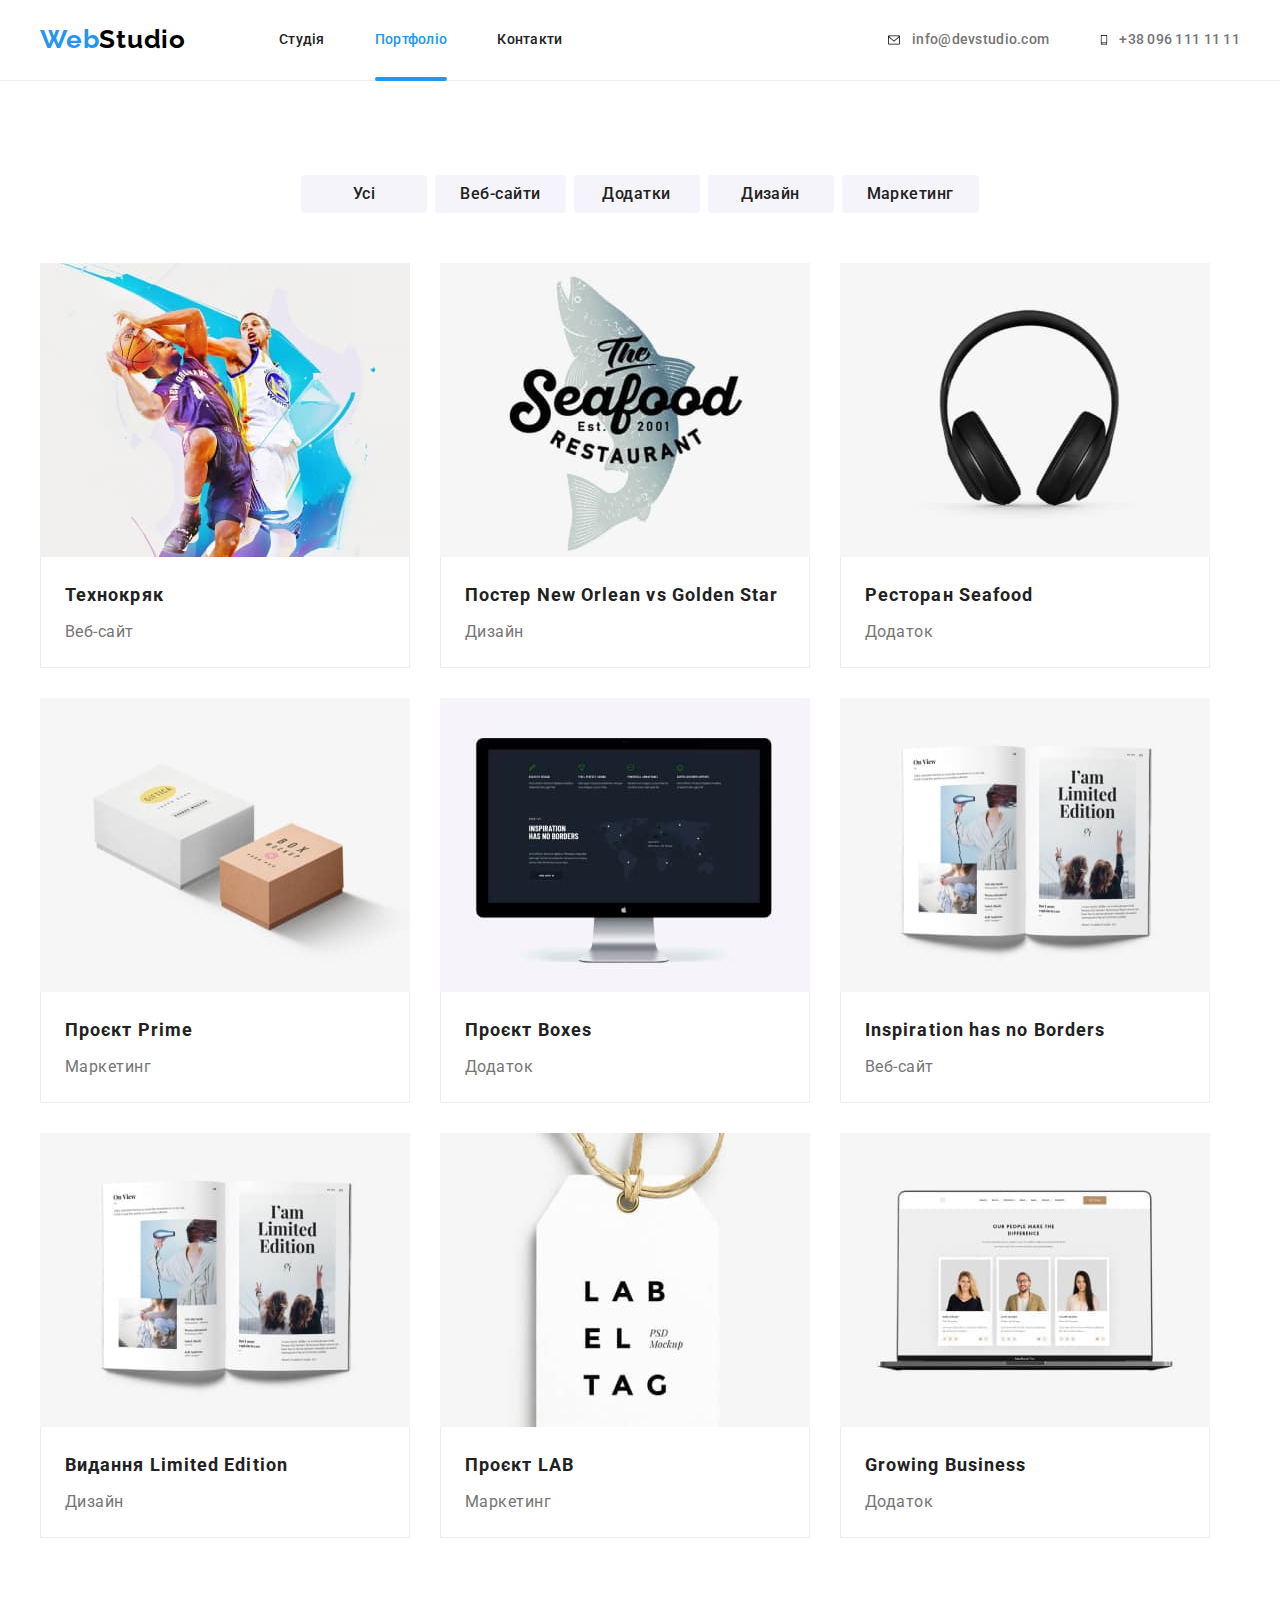
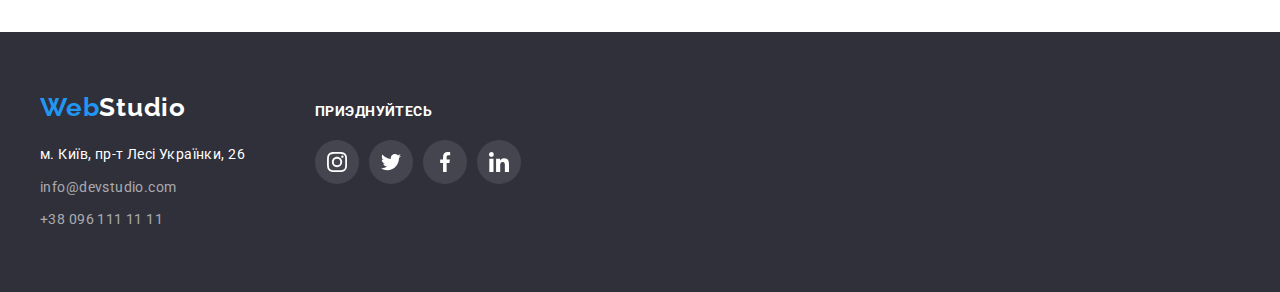
==== portfolio.html @ 5735367e "Начало 7" ====
<!DOCTYPE html>
<html lang="uk">
  <head>
    <meta charset="UTF-8" />
    <meta http-equiv="X-UA-Compatible" content="IE=edge" />
    <meta name="viewport" content="width=device-width, initial-scale=1.0" />
    <title>WebStudio</title>
    <link rel="preconnect" href="https://fonts.googleapis.com" />
    <link rel="preconnect" href="https://fonts.gstatic.com" crossorigin />
    <link
      href="https://fonts.googleapis.com/css2?family=Raleway:wght@700&family=Roboto:wght@400;500;700;900&display=swap"
      rel="stylesheet"
    />
    <link
      rel="stylesheet"
      href="https://cdnjs.cloudflare.com/ajax/libs/modern-normalize/1.1.0/modern-normalize.min.css"
      integrity="sha512-wpPYUAdjBVSE4KJnH1VR1HeZfpl1ub8YT/NKx4PuQ5NmX2tKuGu6U/JRp5y+Y8XG2tV+wKQpNHVUX03MfMFn9Q=="
      crossorigin="anonymous"
      referrerpolicy="no-referrer"
    />
    <link rel="stylesheet" href="./styles.css" />
  </head>
  <body>
    <!-- Header -->
    <header class="header">
      <div class="container header-container">
        <nav class="header-navigation">
          <a href="./index.html" class="header-logo link">
            <span class="first-part-hlogo">Web</span
            ><span class="second-part-hlogo">Studio</span></a
          >
          <ul class="nav-list">
            <li class="item"><a class="nav-link link" href="./index.html">Студія</a></li>
            <li class="item"><a class="nav-link current link" href="./portfolio.html">Портфоліо</a></li>
            <li class="item"><a class="nav-link link" href="#">Контакти</a></li>
          </ul>
        </nav>
        <ul class="contact-soc-list">
          <li class="contact-soc-item">
            <a class="contact-soc-link link" href="mailto:info@devstudio.com"><svg class="contact-soc-icon contact-soc-icon-one" width="16" hight="12">
                <use href="./img/icons.svg#icon-envelope-hover"></use>
              </svg><span class="contact-soc-text">info@devstudio.com</span></a>
          </li>
          <li class="contact-soc-item">
            </a>
            <a class="contact-soc-link link" href="tel:+380961111111"><svg class="contact-soc-icon contact-soc-icon-two" width="10" hight="16">
                <use href="./img/icons.svg#icon-smartphone"></use>
              </svg><span class="contact-soc-text"> +38 096 111 11 11</span></a>
          </li>
        </ul>
      </div>
    </header>
    <!-- Main -->
    <main>
      <!-- Gallery-and-buttons -->
      <section class="section gallery-section">
        <div class="container">
          <h1 class="visually-hidden">Портфоліо</h1>
          <ul class="gallery-button-list">
            <li><button class="button-portf" type="button">Усі</button></li>
            <li><button class="button-portf" type="button">Веб-сайти</button></li>
            <li><button class="button-portf" type="button">Додатки</button></li>
            <li><button class="button-portf" type="button">Дизайн</button></li>
            <li><button class="button-portf" type="button">Маркетинг</button></li>
          </ul>
          <ul class="gallary-list">
            <li class="gallery-list-item">
<a class="gallary-list-link link" href="">
<div class="gallery-top-wrap">
                  <img
                    src="./img/portfolio/gallery/gallery1.jpg"
                    width="370"
                    height="294"
                    alt="Ноутбук"
                  />
                  <p class="gallary-top-text">Ресурс пропонує комплексні пропозиції з різним рівнем функціоналу та сервісів. Все це дозволить відвідувачу отримати вичерпні відомості про компанію чи приватну особу.</p>
</div>
                <div class="container-gallary">
                  <h2 class="gallery-title">Технокряк</h2>
                  <p class="gallery-text">Веб-сайт</p>
                </div>
</a>
            </li>
            <li class="gallery-list-item">
<a class="gallary-list-link link" href="">
<div class="gallery-top-wrap">
                  <img
                    src="./img/portfolio/gallery/gallery2.jpg"
                    width="370"
                    height="294"
                    alt="Бескетболісти"
                  />
                  <p class="gallary-top-text">Ресурс пропонує комплексні пропозиції з різним рівнем функціоналу та сервісів. Все це дозволить відвідувачу отримати вичерпні відомості про компанію чи приватну особу.</p>
                </div>
                <div class="container-gallary">
                  <h2 class="gallery-title">Постер New Orlean vs Golden Star</h2>
                  <p class="gallery-text">Дизайн</p>
                </div>
</a>
            </li>
            <li class="gallery-list-item">
<a class="gallary-list-link link" href="">
<div class="gallery-top-wrap">
                  <img
                    src="./img/portfolio/gallery/gallery3.jpg"
                    width="370"
                    height="294"
                    alt="Логотип з рибою"
                  />
                  <p class="gallary-top-text">Ресурс пропонує комплексні пропозиції з різним рівнем функціоналу та сервісів. Все це дозволить відвідувачу отримати вичерпні відомості про компанію чи приватну особу.</p>
</div>
                <div class="container-gallary">
                  <h2 class="gallery-title">Ресторан Seafood</h2>
                  <p class="gallery-text">Додаток</p>
                </div>
</a>
            </li>
            <li class="gallery-list-item">
<a class="gallary-list-link link" href="">
<div class="gallery-top-wrap">
                  <img
                    src="./img/portfolio/gallery/gallery4.jpg"
                    width="370"
                    height="294"
                    alt="Навушники"
                  />
                  <p class="gallary-top-text">Ресурс пропонує комплексні пропозиції з різним рівнем функціоналу та сервісів. Все це дозволить відвідувачу отримати вичерпні відомості про компанію чи приватну особу.</p>
</div class="gallery-top-wrap">
                <div class="container-gallary">
                  <h2 class="gallery-title">Проєкт Prime</h2>
                  <p class="gallery-text">Маркетинг</p>
                </div>
</a>
            </li>
            <li class="gallery-list-item">
<a class="gallary-list-link link" href="">
<div class="gallery-top-wrap">
                  <img
                    src="./img/portfolio/gallery/gallery5.jpg"
                    width="370"
                    height="294"
                    alt="Коробки"
                  />
                  <p class="gallary-top-text">Ресурс пропонує комплексні пропозиції з різним рівнем функціоналу та сервісів. Все це дозволить відвідувачу отримати вичерпні відомості про компанію чи приватну особу.</p>
</div>
                <div class="container-gallary">
                  <h2 class="gallery-title">Проєкт Boxes</h2>
                  <p class="gallery-text">Додаток</p>
                </div>
</a>
            </li>
            <li class="gallery-list-item">
<a class="gallary-list-link link" href="">
<div class="gallery-top-wrap">
                  <img
                    src="./img/portfolio/gallery/gallery6.jpg"
                    width="370"
                    height="294"
                    alt="Монитор"
                  />
                  <p class="gallary-top-text">Ресурс пропонує комплексні пропозиції з різним рівнем функціоналу та сервісів. Все це дозволить відвідувачу отримати вичерпні відомості про компанію чи приватну особу.</p>
</div class="gallery-top-wrap">
                <div class="container-gallary">
                  <h2 class="gallery-title">Inspiration has no Borders</h2>
                  <p class="gallery-text">Веб-сайт</p>
                </div>
</a>
            </li>
            <li class="gallery-list-item">
<a class="gallary-list-link link" href="">
<div class="gallery-top-wrap">
                  <img
                    src="./img/portfolio/gallery/gallery7.jpg"
                    width="370"
                    height="294"
                    alt="Книга"
                  />
                  <p class="gallary-top-text">Ресурс пропонує комплексні пропозиції з різним рівнем функціоналу та сервісів. Все це дозволить відвідувачу отримати вичерпні відомості про компанію чи приватну особу.</p>
</div class="gallery-top-wrap">
                <div class="container-gallary">
                  <h2 class="gallery-title">Видання Limited Edition</h2>
                  <p class="gallery-text">Дизайн</p>
                </div>
</a>
            </li>
            <li class="gallery-list-item">
<a class="gallary-list-link link" href="">
<div class="gallery-top-wrap">
                  <img
                    src="./img/portfolio/gallery/gallery8.jpg"
                    width="370"
                    height="294"
                    alt="Лейба"
                  />
                  <p class="gallary-top-text">Ресурс пропонує комплексні пропозиції з різним рівнем функціоналу та сервісів. Все це дозволить відвідувачу отримати вичерпні відомості про компанію чи приватну особу.</p>
</div class="gallery-top-wrap">
                <div class="container-gallary">
                  <h2 class="gallery-title">Проєкт LAB</h2>
                  <p class="gallery-text">Маркетинг</p>
                </div>
</a>
            </li>
            <li class="gallery-list-item">
<a class="gallary-list-link link" href="">
<div class="gallery-top-wrap">
                  <img
                    src="./img/portfolio/gallery/gallery9.jpg"
                    width="370"
                    height="294"
                    alt="Людина працюе за ноутбуком"
                  />
                  <p class="gallary-top-text">Ресурс пропонує комплексні пропозиції з різним рівнем функціоналу та сервісів. Все це дозволить відвідувачу отримати вичерпні відомості про компанію чи приватну особу.</p>
</div class="gallery-top-wrap">
                <div class="container-gallary">
                  <h2 class="gallery-title">Growing Business</h2>
                  <p class="gallery-text">Додаток</p>
                </div>
</a>
            </li>
          </ul>
        </div>
      </section>
    </main>
    <!-- Footer -->
    <footer class="footer">
      <div class="container container-footer">
        <div class="container-footer-address">
          <a class="footer-logo link" href="./index.html"
            ><span class="first-part-flogo">Web</span
            ><span class="second-part-flogo">Studio</span></a
          >
          <address class="address">
            <ul class="address-list">
              <li class="address-item">
                <a 
                  class="physical-address"
                  href="https://goo.gl/maps/CPtrU1FHBa2aNyZL9"
                  target="_blank"
                  rel="noopener noreferrer nofollow"
                >
                  м. Київ, пр-т Лесі Українки, 26</a
                >
              </li>
              <li class="address-item">
                <a class="footer-address link" href="mailto:info@devstudio.com"
                  >info@devstudio.com</a
                >
              </li>
              <li class="address-item"><a class="footer-address link" href="tel:+380961111111">+38 096 111 11 11</a></li>
            </ul>
          </address>
        </div>
        <div class="container-footer-soc">
          <p class="footer-soc-title">Приэднуйтесь</p>
          <ul class="footer-soc-list list">
            <li class="footer-soc-item">
              <a href="" class="footer-soc-link link">
                <svg class="footer-soc-icon" width="20px" height="20px">
                  <use href="./img/icons.svg#icon-instagram"></use>
                </svg>
              </a>
            </li>
            <li class="footer-soc-item">
              <a href="" class="footer-soc-link link">
                <svg class="footer-soc-icon" width="20px" height="20px">
                  <use href="./img/icons.svg#icon-twitter"></use>
                </svg>
              </a>
            </li>
            <li class="footer-soc-item">
              <a href="" class="footer-soc-link link">
                <svg class="footer-soc-icon" width="20px" height="20px">
                  <use href="./img/icons.svg#icon-facebook"></use>
                </svg>
              </a>
            </li>
            <li class="footer-soc-item">
              <a href="" class="footer-soc-link link">
                <svg class="footer-soc-icon" width="20px" height="20px">
                  <use href="./img/icons.svg#icon-linkedin"></use>
                </svg>
              </a>
            </li>
          </ul>
        </div>
      </div>
    </footer>
  </body>
</html>
---- styles.css ----
/* Rules */
/* animate__animated
 animate__bounce */
:root {
  --color-text-first: #212121;
  --color-text-second: #757575;
  --color-text-action: #2196f3;
  --color-text-third: rgba(255, 255, 255, 0.6);
  --background-color-first: #ffffff;
  --background-color-second: #2f303a;
  --background-color-third: #f5f4fa;
  --color-just-black: #000000;
  --svg-color-noactive: #afb1b8;
}
body {
  color: var(--color-text-first);
  background-color: var(--background-color-first);
  font-family: Roboto, sans-serif;
  font-size: 14px;
  margin: 0;
}
p,
h1,
h2,
h3,
h4,
h5,
h6 {
  margin: 0;
}
ul,
ol {
  list-style: none;
  margin: 0;
  padding-left: 0;
}
.link {
  text-decoration: none;
  display: inline-block;
}
img {
  display: block;
}
.link:hover,
.link:focus {
  color: var(--color-text-action);
}
.visually-hidden {
  position: absolute;
  white-space: nowrap;
  width: 1px;
  height: 1px;
  overflow: hidden;
  border: 0;
  padding: 0;
  clip: rect(0 0 0 0);
  clip-path: inset(50%);
  margin: -1px;
}
.container {
  width: 1200px;
  padding-right: 15px;
  padding-left: 15px;
  margin-left: auto;
  margin-right: auto;
}
.section {
  padding-top: 94px;
  padding-bottom: 94px;
}
/* Header */
.header {
  border-bottom: 1px solid #ececec;
}

.header-container {
  display: flex;
}
.header-logo {
  padding-top: 24px;
  padding-bottom: 25px;
  margin-right: 93px;
  font-family: Raleway, cursive;
  font-weight: 700;
  font-size: 26px;
  line-height: 1.19;
  letter-spacing: 0.03em;
}
.first-part-hlogo {
  color: var(--color-text-action);
}
.second-part-hlogo {
  color: var(--color-just-black);
}
.header-navigation {
  display: flex;
  margin-right: auto;
}

.nav-list {
  display: flex;
  gap: 50px;
}

.nav-link.current::after {
  content: '';
  position: absolute;
  left: 0;
  bottom: -1px;
  width: 100%;
  height: 4px;
  border-radius: 2px;
  background-color: var(--color-text-action);
}
.nav-link.current {
  color: var(--color-text-action);
}

.contact-soc-list {
  display: flex;
  gap: 50px;
}

.nav-link {
  position: relative;
  display: flex;
  color: var(--color-text-first);
  font-weight: 500;
  line-height: 1.14;
  letter-spacing: 0.02em;
  padding-top: 32px;
  padding-bottom: 32px;
  transition: color 250ms cubic-bezier(0.4, 0, 0.2, 1);
}
.contact-soc-item {
  display: flex;
  align-items: center;
  justify-content: center;
}
.contact-soc-link {
  display: flex;
  align-items: center;
  justify-content: center;
  color: var(--color-text-second);
  font-weight: 500;
  line-height: 1.14;
  letter-spacing: 0.02em;
  padding-top: 32px;
  padding-bottom: 32px;
  transition: color 250ms cubic-bezier(0.4, 0, 0.2, 1);
}
.contact-soc-link .contact-soc-icon {
  transition: fill 250ms cubic-bezier(0.4, 0, 0.2, 1);
}
.contact-soc-link:hover .contact-soc-icon,
.contact-soc-link:focus .contact-soc-icon {
  fill: var(--color-text-action);
}

.contact-soc-text {
  margin-left: 10px;
}

.contact-soc-icon-one {
  width: 16px;
  height: 12px;
}

.contact-soc-icon-two {
  width: 10px;
  height: 16px;
}

/* Hero */
.hero-section {
  background-color: var(--background-color-second);
  padding-top: 200px;
  padding-bottom: 200px;
  text-align: center;
  background-image: linear-gradient(rgba(47, 48, 58, 0.4), rgba(47, 48, 58, 0.4)),
    url(./img/studio/hero-banner.jpg);
  background-repeat: no-repeat;
  background-position: center;
}
.hero-title {
  color: var(--background-color-first);
  font-weight: 900;
  font-size: 44px;
  line-height: 1.36;
  letter-spacing: 0.06em;
  text-transform: uppercase;
  margin-bottom: 30px;
  width: 696px;
  margin-right: auto;
  margin-left: auto;
}
.button-index {
  color: var(--background-color-first);
  background-color: var(--color-text-action);
  font-family: inherit;
  cursor: pointer;
  font-weight: 700;
  font-size: 16px;
  line-height: 1.87;
  letter-spacing: 0.06em;
  border-radius: 4px;
  padding: 10px 32px;
  display: inline-block;
  min-width: 216px;
  border-color: transparent;
  transition: color 250ms cubic-bezier(0.4, 0, 0.2, 1),
    background-color 250ms cubic-bezier(0.4, 0, 0.2, 1),
    box-shadow 250ms cubic-bezier(0.4, 0, 0.2, 1);
}
.button-index:hover,
.button-index:focus {
  color: var(--color-text-first);
  background-color: var(--background-color-third);
  box-shadow: 0px 4px 4px rgba(0, 0, 0, 0.15);
}

/* Our advantages */
.advant-soc-list {
  display: flex;
  gap: 30px;
}
.advant-soc-item {
  width: calc((100% - 120px) / 4);
  height: 120px;
  background-color: var(--background-color-third);
}
.advant-soc-link {
  width: 100%;
  height: 100%;
  display: flex;
  align-items: center;
  justify-content: center;
}
.section-advant {
  padding-bottom: 0;
}
.advant-list {
  display: flex;
  gap: 30px;
}
.advant-title {
  font-size: 14px;
  line-height: 1.14;
  text-transform: uppercase;
  letter-spacing: 0.03em;
  margin-bottom: 10px;
  margin-top: 30px;
}
.advant-text {
  max-width: 270px;
  color: var(--color-text-second);
  line-height: 1.71;
  letter-spacing: 0.03em;
}
/* Section-titles */
.section-title {
  font-size: 36px;
  line-height: 1.17;
  text-align: center;
  letter-spacing: 0.03em;
  margin-bottom: 50px;
}
/* What-we-are-doing */
.wawd-list {
  display: flex;
  gap: 30px;
}

/* Our team */
.team-list {
  display: flex;
  gap: 30px;
}
.team-item {
  background-color: var(--background-color-first);
  box-shadow: 0px 1px 3px rgba(0, 0, 0, 0.12), 0px 1px 1px rgba(0, 0, 0, 0.14),
    0px 2px 1px rgba(0, 0, 0, 0.2);
  border-radius: 0px 0px 4px 4px;
}
.our-team-section {
  background-color: var(--background-color-third);
}
.team-title {
  display: flex;
  justify-content: center;
  font-weight: 500;
  font-size: 16px;
  line-height: 1.19;
  letter-spacing: 0.03em;
  margin-top: 30px;
  margin-bottom: 10px;
}
.team-text {
  display: flex;
  justify-content: center;
  color: var(--color-text-second);
  font-size: 16px;
  line-height: 1.19;
  letter-spacing: 0.03em;
  min-width: 130px;
  margin-bottom: 16px;
}
.team-soc-list {
  display: flex;
  align-items: center;
  justify-content: center;
  gap: 10px;
  padding-bottom: 30px;
}
.team-soc-item {
  width: 44px;
  height: 44px;
  display: flex;
  align-items: center;
  justify-content: center;
}

.team-soc-link {
  display: flex;
  align-items: center;
  justify-content: center;
  transition: background-color 250ms cubic-bezier(0.4, 0, 0.2, 1);
}

.team-soc-link:hover,
.team-soc-link:focus {
  width: 100%;
  height: 100%;
  border-radius: 50%;
  background-color: var(--color-text-action);
}

.team-soc-icon {
  fill: var(--svg-color-noactive);
}
.team-soc-link .team-soc-icon {
  transition: fill 250ms cubic-bezier(0.4, 0, 0.2, 1);
}

.team-soc-link:hover .team-soc-icon,
.team-soc-link:focus .team-soc-icon {
  fill: var(--background-color-first);
}

/* Our-clients */
.clients-list {
  display: flex;
  gap: 30px;
}

.clients-item {
  width: calc((100% - 150px) / 6);
  height: 92px;
}

.clients-link {
  width: 100%;
  height: 100%;
  border: 1px solid #afb1b8;
  border-radius: 4px;
  display: flex;
  align-items: center;
  justify-content: center;
  transition: border 250ms cubic-bezier(0.4, 0, 0.2, 1);
}

.clients-icon {
  fill: var(--svg-color-noactive);
}

.clients-link:hover,
.clients-link:focus {
  border: 1px solid var(--color-text-action);
  border-radius: 4px;
}
.clients-link .clients-icon {
  transition: fill 250ms cubic-bezier(0.4, 0, 0.2, 1);
}
.clients-link:hover .clients-icon,
.clients-link:focus .clients-icon {
  fill: var(--color-text-action);
}

/* Footer */
.footer {
  background-color: var(--background-color-second);
  padding-top: 60px;
  padding-bottom: 60px;
}
.footer-logo {
  font-family: Raleway, cursive;
  font-weight: 700;
  font-size: 26px;
  line-height: 1.19;
  letter-spacing: 0.03em;
  margin-bottom: 20px;
}
address {
  font-style: normal;
}
.first-part-flogo {
  color: var(--color-text-action);
}
.second-part-flogo {
  color: var(--background-color-first);
}
.physical-address {
  color: var(--background-color-first);
  font-style: normal;
  line-height: 1.71;
  text-decoration: none;
  letter-spacing: 0.03em;
}
.footer-address {
  color: var(--color-text-third);
  line-height: 1.71;
  letter-spacing: 0.03em;
}
.container-footer {
  display: flex;
}

.address-item:not(:last-child) {
  margin-bottom: 9px;
}

.container-footer-soc {
  margin-left: 70px;
  padding-top: 12px;
}
.footer-soc-title {
  text-transform: uppercase;
  color: var(--background-color-first);
  font-weight: 700;
  font-size: 14px;
  line-height: 1.14;
  letter-spacing: 0.03em;
  margin-bottom: 20px;
}
.footer-soc-list {
  display: flex;
  gap: 10px;
}
.footer-soc-item {
  width: 44px;
  height: 44px;
}
.footer-soc-link {
  width: 100%;
  height: 100%;
  border-radius: 50%;
  background-color: rgba(255, 255, 255, 0.1);
  display: flex;
  align-items: center;
  justify-content: center;
  transition: background-color 250ms cubic-bezier(0.4, 0, 0.2, 1);
}
.footer-soc-link:hover,
.footer-soc-link:focus {
  background-color: var(--color-text-action);
}
.footer-soc-icon {
  fill: #ffffff;
}

.footer-window-field {
  justify-content: center;
  align-items: center;
  margin-left: 93px;
  padding-top: 12px;
}
.email-footer-wrap {
  display: flex;
  flex-wrap: wrap;
}
.email-footer-wrap label {
  display: block;
  width: 100%;
}
.footer-input-box {
  display: flex;
  justify-content: space-between;
  align-items: center;
}
.label-footer {
  color: var(--background-color-first);
  font-family: 'Roboto';
font-weight: 700;
font-size: 14px;
line-height: 1.14;
letter-spacing: 0.03em;
text-transform: uppercase;
padding-bottom: 20px;
}
.input-footer {
  width: 358px;
  height: 50px;
  background-color: transparent;
border: 1px solid rgba(255, 255, 255, 0.3);
  border-radius: 4px;
  padding-left: 16px;
  outline: transparent;
}
.input-footer:focus {
  border-color: var(--color-text-action);
}
.btn-email-footer {
  width: 200px;
  height: 50px;
  border-radius: 4px;
  border-color: transparent;
  background-color: var(--color-text-action);
  justify-content: center;
  align-items: center;
  margin-left: 12px;
  color: var(--background-color-first);
  font-family: 'Roboto';
font-weight: 700;
font-size: 16px;
line-height: 1.87;
letter-spacing: 0.06em;
display: flex;
padding: 10px 28px;
  transition: color 250ms cubic-bezier(0.4, 0, 0.2, 1),
    background-color 250ms cubic-bezier(0.4, 0, 0.2, 1),
    box-shadow 250ms cubic-bezier(0.4, 0, 0.2, 1);
}
.btn-email-footer:hover,
.btn-email-footer:focus {
  color: var(--color-text-first);
  background-color: var(--background-color-third);
  box-shadow: 0px 4px 4px rgba(0, 0, 0, 0.15);
}
.send-icon {
  justify-content: center;
  align-content: center;
  margin-left: 10px;
    transition: fill 250ms cubic-bezier(0.4, 0, 0.2, 1),
    background-color 250ms cubic-bezier(0.4, 0, 0.2, 1),
    box-shadow 250ms cubic-bezier(0.4, 0, 0.2, 1);
}
.btn-email-footer:hover .send-icon,
.btn-email-footer:focus .send-icon {
  fill: var(--color-just-black);
}
/* backdrop */
.backdrop {
  position: fixed;
  top: 0;
  width: 100%;
  height: 100%;
  background-color: #00000033;
  transition: opacity 250ms linear, visibility 250ms linear;
}

.modal-window {
  width: 528px;
  max-height: 581px;
  background-color: var(--background-color-first);
  border-radius: 4px;
  position: absolute;
  top: 50%;
  right: 50%;
  transform: translate(50%, -50%) scaleX(1);
  transition: transform 250ms linear;
  padding: 40px;
}
.backdrop.is-hidden .modal-window {
  transform: translate(50%, -50%) scaleX(0);
}

.modal-title {
  font-family: 'Roboto';
  font-weight: 700;
  font-size: 20px;
  line-height: 1.15;
  text-align: center;
  letter-spacing: 0.03em;
  margin-bottom: 12px;
}
.modal-field {
  margin-bottom: 10px;
}
.input-wrap {
  position: relative;
}
.modal-input {
  min-width: 448px;
  height: 40px;
  border: 1px solid rgba(33, 33, 33, 0.2);
  border-radius: 4px;
  outline: transparent;
  padding-left: 30px;
}
.modal-input:focus {
  border-color: var(--color-text-action);
}
.modal-input:focus + .modal-icon {
  fill: var(--color-text-action);
}
.modal-icon {
  position: absolute;
  left: 8px;
  top: 50%;
  transform: translateY(-50%);
}
.modal-input:focus:valid {
  background-color: rgba(50, 180, 50, 0.255);
}
.modal-input:focus:invalid {
  background-color: rgba(130, 62, 62, 0.255);
}

.modal-label {
  font-family: 'Roboto';
  font-weight: 400;
  font-size: 12px;
  line-height: 1.16;
  letter-spacing: 0.01em;
  color: var(--color-text-second);
}
.modal-label-text {
  display: block;
  margin-bottom: 4px;
  font-family: 'Roboto';
  font-weight: 400;
  font-size: 12px;
  line-height: 1.16;
  letter-spacing: 0.01em;
  color: var(--color-text-second);
}

.modal-area {
  min-width: 448px;
  height: 120px;
  border: 1px solid rgba(33, 33, 33, 0.2);
  border-radius: 4px;
  padding: 12px 16px;
  resize: none;
}
.check-text {
  display: flex;
  font-family: 'Roboto';
font-style: normal;
font-weight: 400;
font-size: 14px;
line-height: 1.71;
letter-spacing: 0.03em;
}
.check-text .terms-agreement {
  color: var(--color-text-action);
  text-decoration: underline;
}
.check-input:checked + .check-text::before {
  background-color: var(--color-text-action);
  border: none;
  background-image: url(./img/check-icon.svg);
  background-repeat: no-repeat;
  background-position: center;
}

.check-input:focus + .check-text::before {
  border-color: var(--color-text-action);
}
.check-text::before {
  content: '';
  width: 16px;
  height: 15px;
  border: 2px solid var(--color-text-first);
  border-radius: 3px;
  display: block;
  margin-right: 8px;
}
.btn-flex {
  display: flex;
  justify-content: center;
  align-items: center;
}
.modal-button {
  width: 200px;
  height: 50px;
  border-radius: 4px;
  background-color: #188ce8;
  border-color: transparent;
  display: inline-block;
  margin-top: 30px;
  font-family: 'Roboto';
  font-weight: 700;
  font-size: 16px;
  line-height: 1.87;
  letter-spacing: 0.06em;
  color: var(--background-color-first);
  transition: color 250ms cubic-bezier(0.4, 0, 0.2, 1),
    background-color 250ms cubic-bezier(0.4, 0, 0.2, 1),
    box-shadow 250ms cubic-bezier(0.4, 0, 0.2, 1);
}

.modal-button:hover,
.modal-button:focus {
  color: var(--color-text-first);
  background-color: var(--background-color-third);
  box-shadow: 0px 4px 4px rgba(0, 0, 0, 0.15);
}

.modal-close-button {
  position: absolute;
  top: 10px;
  right: 10px;
  display: flex;
  align-items: center;
  justify-content: center;
  width: 30px;
  height: 30px;
  border-radius: 50%;
  border: 1px solid rgba(0, 0, 0, 0.1);
  background-color: transparent;
}

.modal-close-icon {
  display: flex;
  align-items: center;
  justify-content: center;
}
.is-hidden {
  visibility: hidden;
  opacity: 0;
  pointer-events: none;
}
/* Portfolio */
.gallery-button-list {
  display: flex;
  gap: 8px;
  margin: auto;
  padding-bottom: 50px;
  justify-content: center;
}

.button-portf {
  color: var(--color-text-first);
  background-color: var(--background-color-third);
  font-family: inherit;
  cursor: pointer;
  font-weight: 500;
  font-size: 16px;
  line-height: 1.62;
  letter-spacing: 0.03em;
  display: inline-block;
  min-width: 126px;
  border: initial;
  border-radius: 4px;
  padding: 6px 25px;
  transition: color 250ms cubic-bezier(0.4, 0, 0.2, 1),
    background-color 250ms cubic-bezier(0.4, 0, 0.2, 1),
    box-shadow 250ms cubic-bezier(0.4, 0, 0.2, 1);
}
.button-portf:hover,
.button-portf:focus {
  color: var(--background-color-first);
  background-color: var(--color-text-action);
  box-shadow: 0px 3px 1px rgba(0, 0, 0, 0.1), 0px 1px 2px rgba(0, 0, 0, 0.08),
    0px 2px 2px rgba(0, 0, 0, 0.12);
}

.gallary-list {
  display: flex;
  flex-wrap: wrap;
  gap: 30px;
}

.gallary-list-link {
  transition: box-shadow 250ms cubic-bezier(0.4, 0, 0.2, 1);
}

.gallary-list-link:hover,
.gallary-list-link:focus {
  box-shadow: 0px 1px 1px rgba(0, 0, 0, 0.12), 0px 4px 4px rgba(0, 0, 0, 0.06),
    1px 4px 6px rgba(0, 0, 0, 0.16);
}
.gallary-list-link:hover .gallary-top-text,
.gallary-list-link:focus .gallary-top-text {
  transform: translateY(0);
}
.gallery-top-wrap {
  position: relative;
  overflow: hidden;
}
.gallary-top-text {
  position: absolute;
  top: 1px;
  color: var(--background-color-first);
  background: rgba(33, 150, 243, 0.9);
  padding: 63px 24px;
  font-family: 'Roboto';
  font-weight: 400;
  font-size: 18px;
  line-height: 1.55;
  letter-spacing: 0.03em;
  transform: translateY(100%);
  transition: transform 250ms cubic-bezier(0.4, 0, 0.2, 1);
}

.wawd-botton-wrap {
  position: relative;
}
.wawd-bottom-text {
  color: var(--background-color-first);
  background-color: rgba(47, 48, 58, 0.8);
  font-family: 'Roboto';
  font-weight: 700;
  font-size: 14px;
  line-height: 1.14;
  text-align: center;
  letter-spacing: 0.03em;
  text-transform: uppercase;
  position: absolute;
  bottom: 0;
  padding: 27px 107px;
}
.gallery-title {
  color: var(--color-text-first);
  font-size: 18px;
  line-height: 2;
  letter-spacing: 0.06em;
  margin-bottom: 4px;
}
.gallery-text {
  color: var(--color-text-second);
  font-size: 16px;
  line-height: 1.87;
  letter-spacing: 0.03em;
}

.container-gallary {
  border-left: 1px solid #eeeeee;
  border-bottom: 1px solid #eeeeee;
  border-right: 1px solid #eeeeee;
  padding: 20px 24px;
}
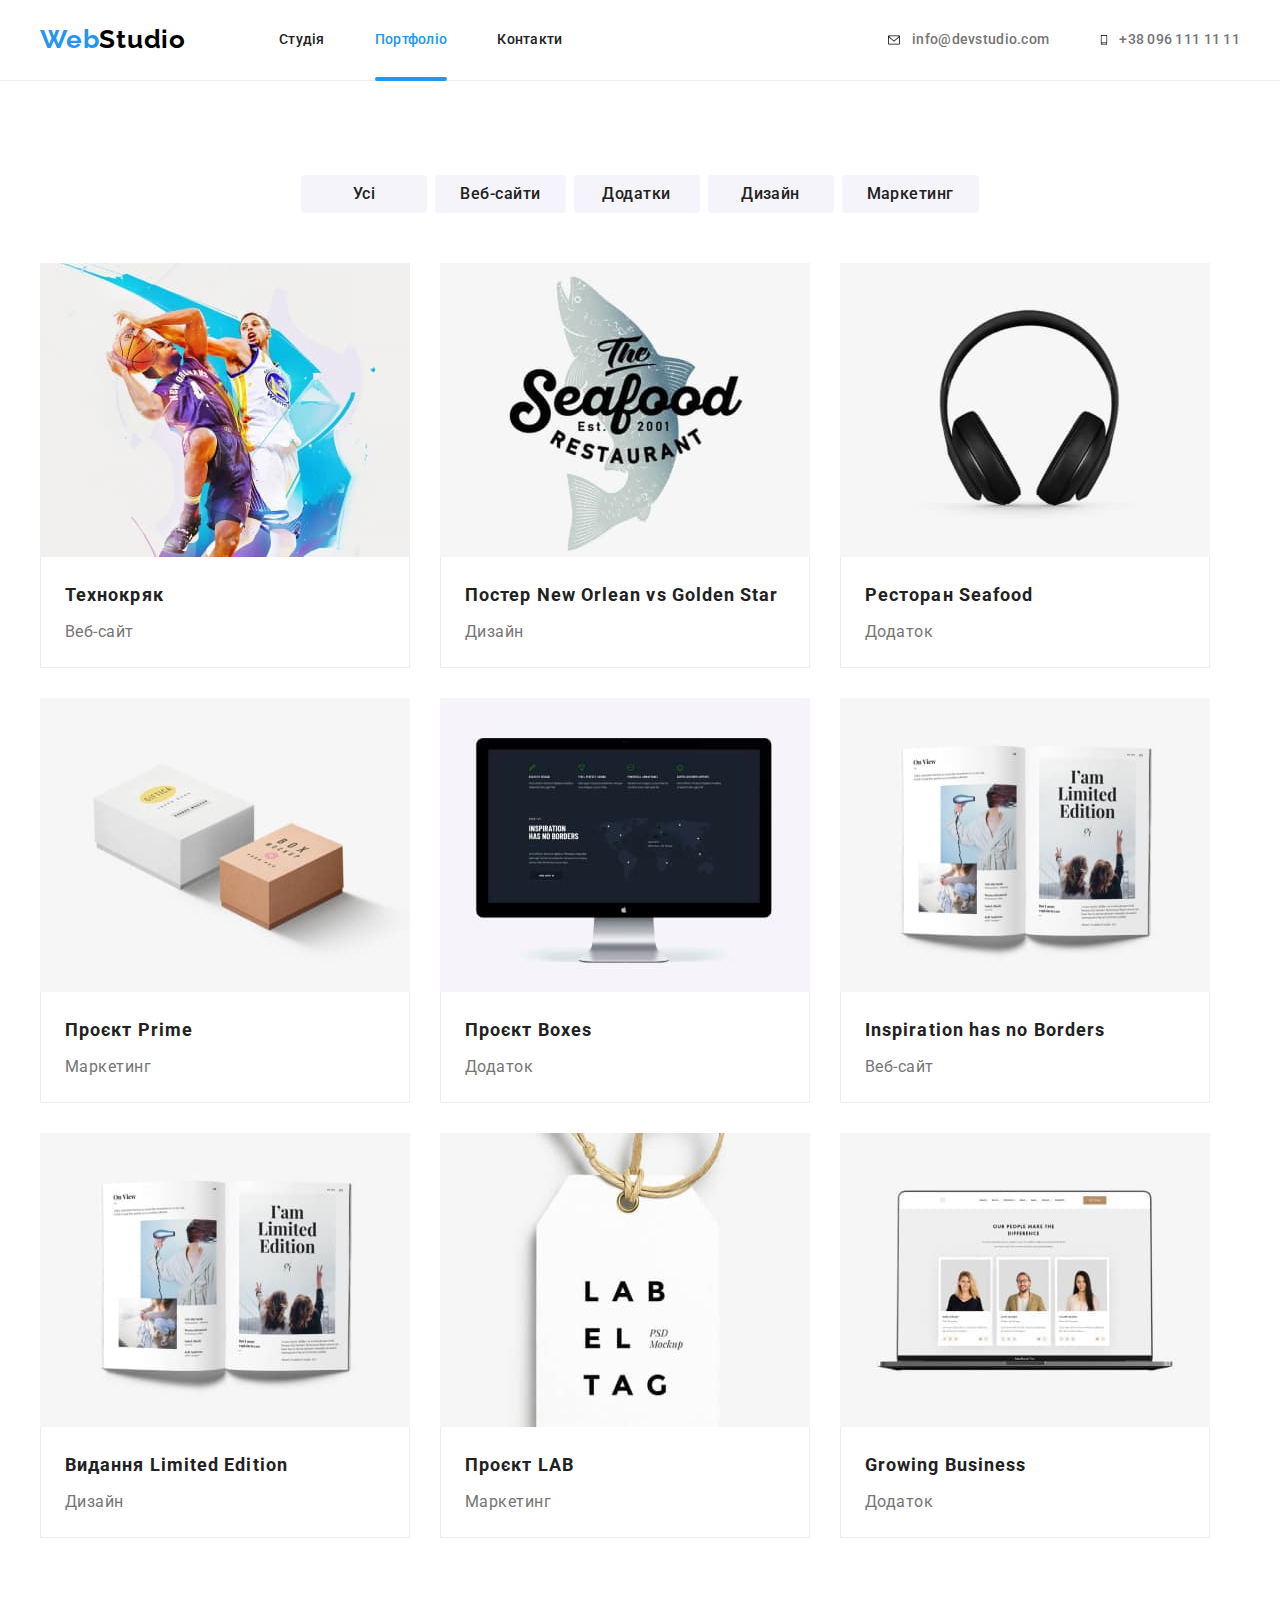
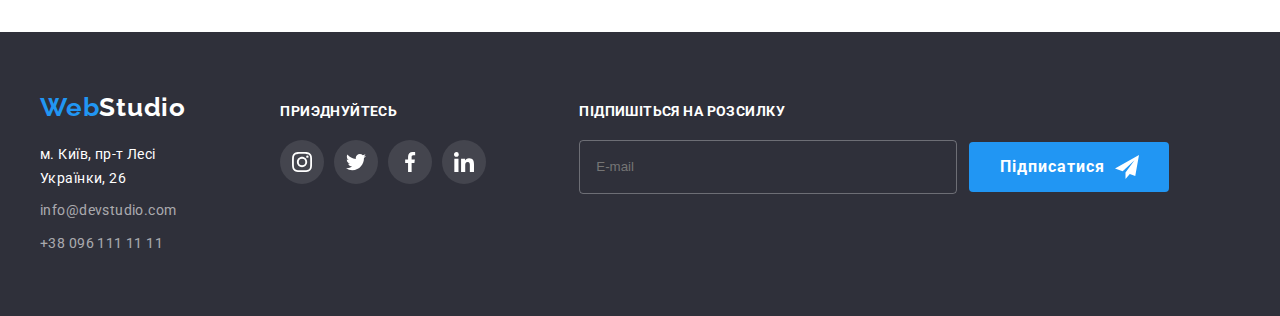
==== commit 12ac8aa5: "Scss" ====
--- a/portfolio.html
+++ b/portfolio.html
@@ -222,68 +222,74 @@
       </section>
     </main>
     <!-- Footer -->
-    <footer class="footer">
-      <div class="container container-footer">
-        <div class="container-footer-address">
-          <a class="footer-logo link" href="./index.html"
-            ><span class="first-part-flogo">Web</span
-            ><span class="second-part-flogo">Studio</span></a
-          >
-          <address class="address">
-            <ul class="address-list">
-              <li class="address-item">
-                <a 
-                  class="physical-address"
-                  href="https://goo.gl/maps/CPtrU1FHBa2aNyZL9"
-                  target="_blank"
-                  rel="noopener noreferrer nofollow"
-                >
-                  м. Київ, пр-т Лесі Українки, 26</a
-                >
-              </li>
-              <li class="address-item">
-                <a class="footer-address link" href="mailto:info@devstudio.com"
-                  >info@devstudio.com</a
-                >
-              </li>
-              <li class="address-item"><a class="footer-address link" href="tel:+380961111111">+38 096 111 11 11</a></li>
-            </ul>
-          </address>
-        </div>
-        <div class="container-footer-soc">
-          <p class="footer-soc-title">Приэднуйтесь</p>
-          <ul class="footer-soc-list list">
-            <li class="footer-soc-item">
-              <a href="" class="footer-soc-link link">
-                <svg class="footer-soc-icon" width="20px" height="20px">
-                  <use href="./img/icons.svg#icon-instagram"></use>
-                </svg>
-              </a>
-            </li>
-            <li class="footer-soc-item">
-              <a href="" class="footer-soc-link link">
-                <svg class="footer-soc-icon" width="20px" height="20px">
-                  <use href="./img/icons.svg#icon-twitter"></use>
-                </svg>
-              </a>
-            </li>
-            <li class="footer-soc-item">
-              <a href="" class="footer-soc-link link">
-                <svg class="footer-soc-icon" width="20px" height="20px">
-                  <use href="./img/icons.svg#icon-facebook"></use>
-                </svg>
-              </a>
-            </li>
-            <li class="footer-soc-item">
-              <a href="" class="footer-soc-link link">
-                <svg class="footer-soc-icon" width="20px" height="20px">
-                  <use href="./img/icons.svg#icon-linkedin"></use>
-                </svg>
-              </a>
-            </li>
-          </ul>
-        </div>
-      </div>
-    </footer>
+  <footer class="footer">
+    <div class="container container-footer">
+      <div class="container-footer-address">
+        <a class="footer-logo link" href="./index.html"><span class="first-part-flogo">Web</span><span
+            class="second-part-flogo">Studio</span></a>
+        <address class="address">
+          <ul class="address-list">
+            <li class="address-item">
+              <a class="physical-address" href="https://goo.gl/maps/CPtrU1FHBa2aNyZL9" target="_blank"
+                rel="noopener noreferrer nofollow">
+                м. Київ, пр-т Лесі Українки, 26</a>
+            </li>
+            <li class="address-item">
+              <a class="footer-address link" href="mailto:info@devstudio.com">info@devstudio.com</a>
+            </li>
+            <li class="address-item">
+              <a class="footer-address link" href="tel:+380961111111">+38 096 111 11 11</a>
+            </li>
+          </ul>
+        </address>
+      </div>
+      <div class="container-footer-soc">
+        <p class="footer-soc-title">Приэднуйтесь</p>
+        <ul class="footer-soc-list list">
+          <li class="footer-soc-item">
+            <a href="" class="footer-soc-link link">
+              <svg class="footer-soc-icon" width="20px" height="20px">
+                <use href="./img/icons.svg#icon-instagram"></use>
+              </svg>
+            </a>
+          </li>
+          <li class="footer-soc-item">
+            <a href="" class="footer-soc-link link">
+              <svg class="footer-soc-icon" width="20px" height="20px">
+                <use href="./img/icons.svg#icon-twitter"></use>
+              </svg>
+            </a>
+          </li>
+          <li class="footer-soc-item">
+            <a href="" class="footer-soc-link link">
+              <svg class="footer-soc-icon" width="20px" height="20px">
+                <use href="./img/icons.svg#icon-facebook"></use>
+              </svg>
+            </a>
+          </li>
+          <li class="footer-soc-item">
+            <a href="" class="footer-soc-link link">
+              <svg class="footer-soc-icon" width="20px" height="20px">
+                <use href="./img/icons.svg#icon-linkedin"></use>
+              </svg>
+            </a>
+          </li>
+        </ul>
+      </div>
+      <div class="footer-window-field">
+        <form>
+          <div class="email-footer-wrap">
+            <label class="label-footer" for="input-footer">Підпишіться на розсилку</label>
+            <div class="footer-input-box">
+              <input class="input-footer" id="input-footer" type="email" placeholder="E-mail" name="intup-footer">
+              <button class="btn-email-footer" type="submit">Підписатися<svg class="send-icon" width="24" height="24">
+                  <use href="./img/icons.svg#icon-icon-send-1"></use>
+                </svg></button>
+            </div>
+          </div>
+        </form>
+      </div>
+    </div>
+  </footer>
   </body>
 </html>
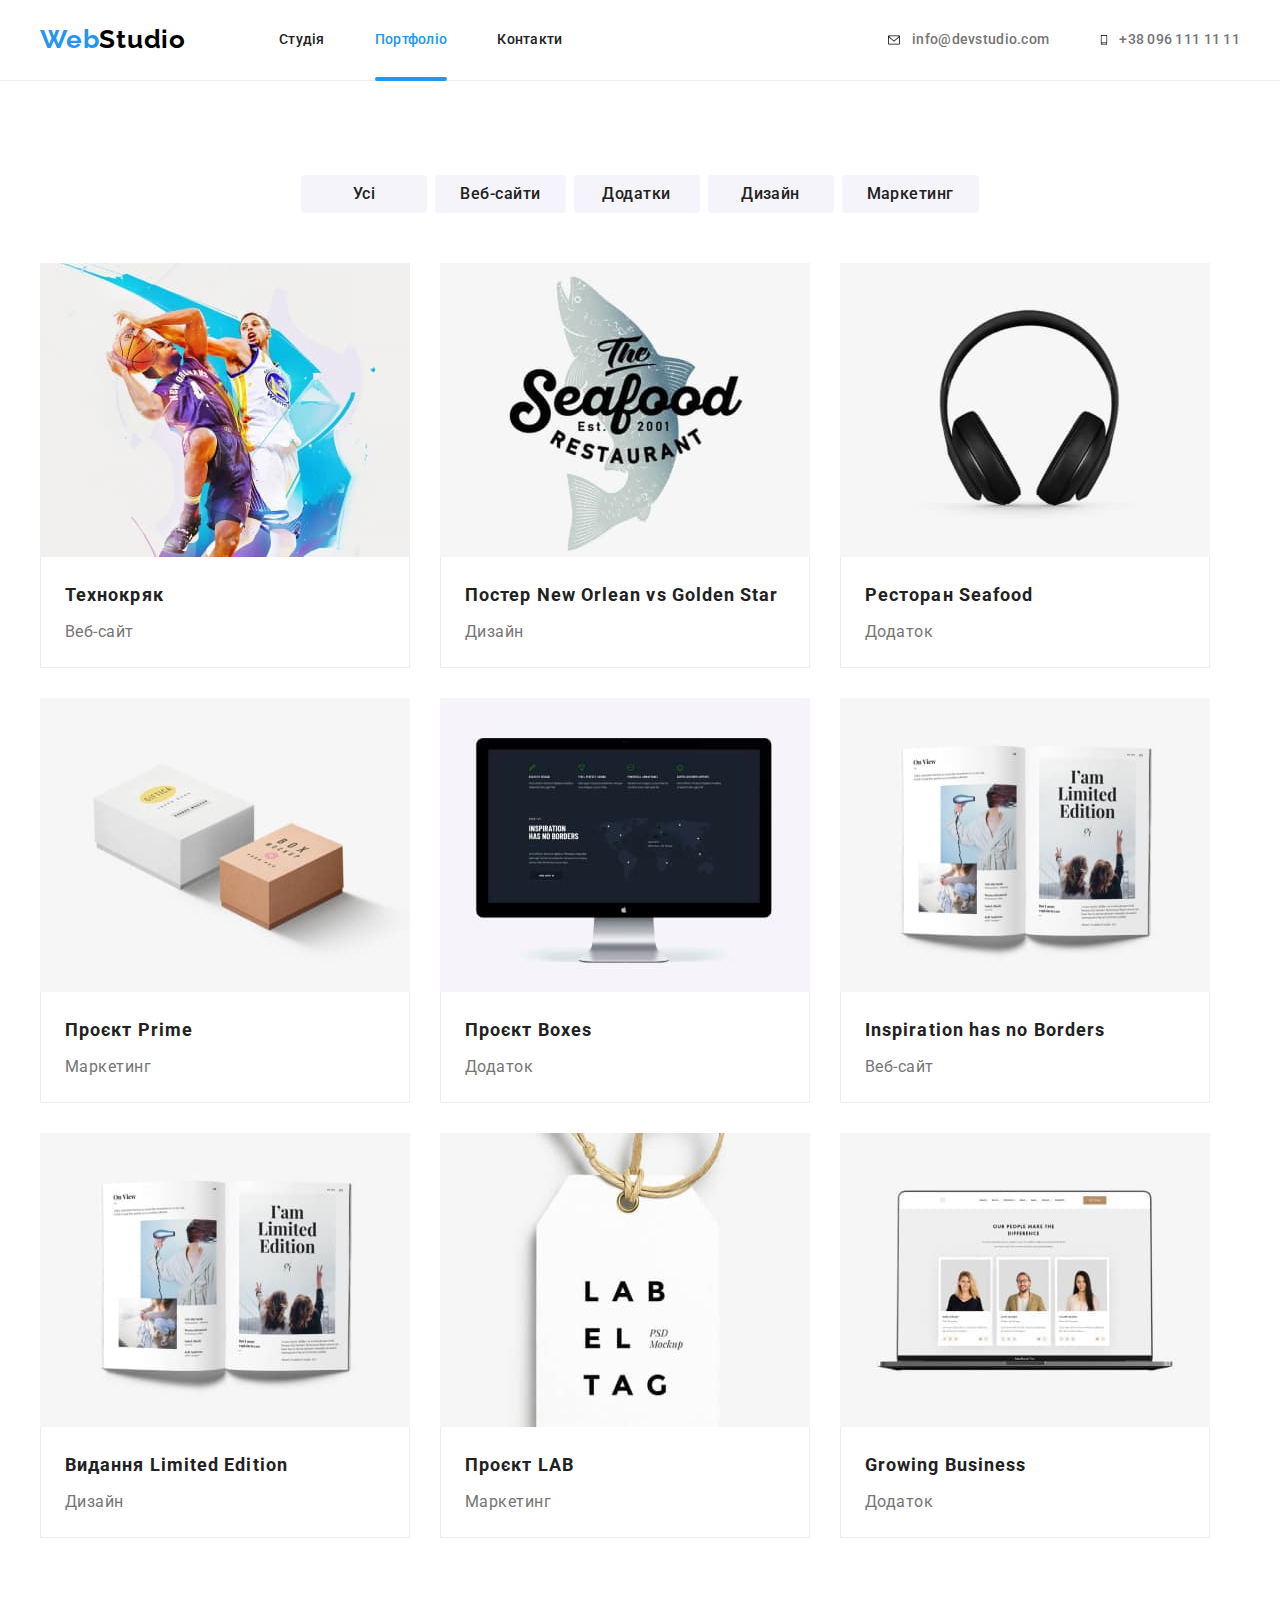
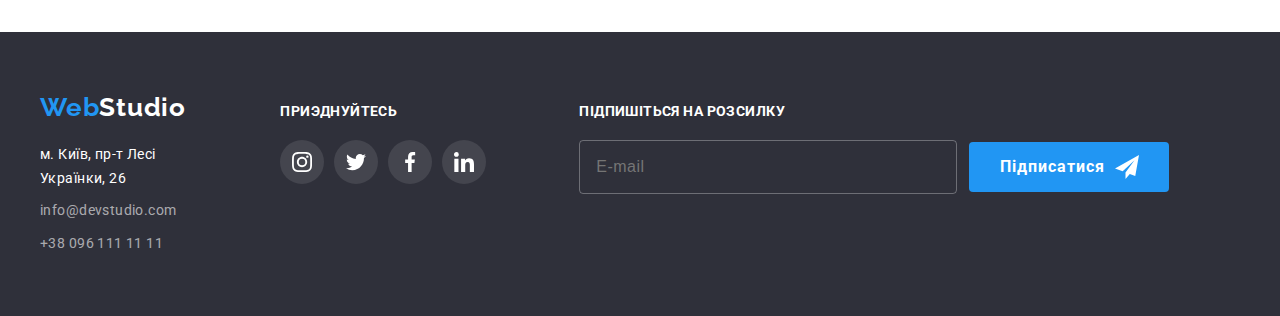
==== commit a199fe9b: "Проверка на хабе" ====
--- a/portfolio.html
+++ b/portfolio.html
@@ -18,7 +18,7 @@
       crossorigin="anonymous"
       referrerpolicy="no-referrer"
     />
-    <link rel="stylesheet" href="./styles.css" />
+    <link rel="stylesheet" href="./css/portfolio.min.css">
   </head>
   <body>
     <!-- Header -->
--- a/css/portfolio.min.css
+++ b/css/portfolio.min.css
@@ -0,0 +1 @@
+.container{width:1200px;padding-right:15px;padding-left:15px;margin-left:auto;margin-right:auto}.section{padding-top:94px;padding-bottom:94px}.visually-hidden{position:absolute;white-space:nowrap;width:1px;height:1px;overflow:hidden;border:0;padding:0;clip:rect(0 0 0 0);-webkit-clip-path:inset(50%);clip-path:inset(50%);margin:-1px}.link:hover,.link:focus{color:var(--color-text-action)}:root{--color-text-first: #212121;--color-text-second: #757575;--color-text-action: #2196f3;--color-text-third: rgba(255, 255, 255, 0.6);--background-color-first: #ffffff;--background-color-second: #2f303a;--background-color-third: #f5f4fa;--color-just-black: #000000;--svg-color-noactive: #afb1b8}body{color:var(--color-text-first);background-color:var(--background-color-first);font-family:Roboto,sans-serif;font-size:14px;margin:0}p,h1,h2,h3,h4,h5,h6{margin:0}ul,ol{list-style:none;margin:0;padding-left:0}.link{text-decoration:none;display:inline-block}img{display:block}.header{border-bottom:1px solid #ececec}.header-container{display:flex}.header-logo{font-weight:700;font-size:26px;line-height:1.19;letter-spacing:.03em;padding-top:24px;padding-bottom:25px;margin-right:93px;font-family:Raleway,cursive}.first-part-hlogo{color:var(--color-text-action)}.second-part-hlogo{color:var(--color-just-black)}.header-navigation{display:flex;margin-right:auto}.nav-list{display:flex;gap:50px}.nav-link.current::after{content:"";position:absolute;left:0;bottom:-1px;width:100%;height:4px;border-radius:2px;background-color:var(--color-text-action)}.nav-link.current{color:var(--color-text-action)}.contact-soc-list{display:flex;gap:50px}.nav-link{position:relative;display:flex;color:var(--color-text-first);font-weight:500;line-height:1.14;letter-spacing:.02em;padding-top:32px;padding-bottom:32px;transition:color 250ms cubic-bezier(0.4, 0, 0.2, 1)}.contact-soc-item{display:flex;align-items:center;justify-content:center}.contact-soc-link{display:flex;align-items:center;font-weight:500;line-height:1.14;letter-spacing:.02em;justify-content:center;color:var(--color-text-second);padding-top:32px;padding-bottom:32px;transition:color 250ms cubic-bezier(0.4, 0, 0.2, 1)}.contact-soc-link:hover .contact-soc-icon,.contact-soc-link:focus .contact-soc-icon{fill:var(--color-text-action)}.contact-soc-link .contact-soc-icon{transition:fill 250ms cubic-bezier(0.4, 0, 0.2, 1)}.contact-soc-text{margin-left:10px}.contact-soc-icon-one{width:16px;height:12px}.contact-soc-icon-two{width:10px;height:16px}.gallery-button-list{display:flex;gap:8px;margin:auto;padding-bottom:50px;justify-content:center}.button-portf{font-weight:500;font-size:16px;line-height:1.62;letter-spacing:.03em;color:var(--color-text-first);background-color:var(--background-color-third);font-family:inherit;cursor:pointer;display:inline-block;min-width:126px;border:initial;border-radius:4px;padding:6px 25px;transition:color 250ms cubic-bezier(0.4, 0, 0.2, 1),background-color 250ms cubic-bezier(0.4, 0, 0.2, 1),box-shadow 250ms cubic-bezier(0.4, 0, 0.2, 1)}.button-portf:hover,.button-portf:focus{color:var(--background-color-first);background-color:var(--color-text-action);box-shadow:0px 3px 1px rgba(0,0,0,.1),0px 1px 2px rgba(0,0,0,.08),0px 2px 2px rgba(0,0,0,.12)}.gallary-list{display:flex;flex-wrap:wrap;gap:30px}.gallary-list-link{transition:box-shadow 250ms cubic-bezier(0.4, 0, 0.2, 1)}.gallary-list-link:hover,.gallary-list-link:focus{box-shadow:0px 1px 1px rgba(0,0,0,.12),0px 4px 4px rgba(0,0,0,.06),1px 4px 6px rgba(0,0,0,.16)}.gallery-top-wrap{position:relative;overflow:hidden}.gallary-top-text{font-weight:400;font-size:18px;line-height:1.55;letter-spacing:.03em;position:absolute;top:1px;color:var(--background-color-first);background:rgba(33,150,243,.9);padding:63px 24px;font-family:"Roboto";transform:translateY(100%);transition:transform 250ms cubic-bezier(0.4, 0, 0.2, 1)}.gallary-list-link:hover .gallary-top-text,.gallary-list-link:focus .gallary-top-text{transform:translateY(0)}.gallery-title{font-size:18px;line-height:2;letter-spacing:.06em;color:var(--color-text-first);margin-bottom:4px}.gallery-text{font-size:16px;line-height:1.87;letter-spacing:.03em;color:var(--color-text-second)}.container-gallary{border-left:1px solid #eee;border-bottom:1px solid #eee;border-right:1px solid #eee;padding:20px 24px}.footer{background-color:var(--background-color-second);padding-top:60px;padding-bottom:60px}.footer-logo{font-weight:700;font-size:26px;line-height:1.19;letter-spacing:.03em;font-family:Raleway,cursive;margin-bottom:20px}address{font-style:normal}.first-part-flogo{color:var(--color-text-action)}.second-part-flogo{color:var(--background-color-first)}.physical-address{line-height:1.71;letter-spacing:.03em;color:var(--background-color-first);font-style:normal;text-decoration:none}.footer-address{line-height:1.71;letter-spacing:.03em;color:var(--color-text-third)}.container-footer{display:flex}.address-item:not(:last-child){margin-bottom:9px}.container-footer-soc{margin-left:70px;padding-top:12px}.footer-soc-title{font-weight:700;font-size:14px;line-height:1.14;letter-spacing:.03em;text-transform:uppercase;color:var(--background-color-first);margin-bottom:20px}.footer-soc-list{display:flex;gap:10px}.footer-soc-item{width:44px;height:44px}.footer-soc-link{display:flex;align-items:center;width:100%;height:100%;border-radius:50%;background-color:rgba(255,255,255,.1);justify-content:center;transition:background-color 250ms cubic-bezier(0.4, 0, 0.2, 1)}.footer-soc-link:hover,.footer-soc-link:focus{background-color:var(--color-text-action)}.footer-soc-icon{fill:#fff}.footer-window-field{justify-content:center;align-items:center;margin-left:93px;padding-top:12px}.email-footer-wrap{display:flex;flex-wrap:wrap}.email-footer-wrap label{display:block;width:100%}.footer-input-box{display:flex;align-items:center;justify-content:space-between}.label-footer{font-weight:700;font-size:14px;line-height:1.14;letter-spacing:.03em;color:var(--background-color-first);font-family:"Roboto";text-transform:uppercase;padding-bottom:20px}.input-footer{width:358px;height:50px;background-color:rgba(0,0,0,0);border:1px solid rgba(255,255,255,.3);border-radius:4px;padding-left:16px;outline:rgba(0,0,0,0)}.input-footer:focus{border-color:var(--color-text-action)}.input-footer{display:flex;align-items:center;font-weight:400;font-size:16px;line-height:1.25;letter-spacing:.03em;color:rgba(255,255,255,.6)}.btn-email-footer{display:flex;align-items:center;font-weight:700;font-size:16px;line-height:1.87;letter-spacing:.06em;width:200px;height:50px;border-radius:4px;border-color:rgba(0,0,0,0);background-color:var(--color-text-action);justify-content:center;margin-left:12px;color:var(--background-color-first);font-family:"Roboto";padding:10px 28px;cursor:pointer;transition:color 250ms cubic-bezier(0.4, 0, 0.2, 1),background-color 250ms cubic-bezier(0.4, 0, 0.2, 1),box-shadow 250ms cubic-bezier(0.4, 0, 0.2, 1)}.btn-email-footer:hover,.btn-email-footer:focus{box-shadow:0px 4px 4px rgba(0,0,0,.15)}.send-icon{justify-content:center;align-content:center;margin-left:10px;transition:fill 250ms cubic-bezier(0.4, 0, 0.2, 1),background-color 250ms cubic-bezier(0.4, 0, 0.2, 1),box-shadow 250ms cubic-bezier(0.4, 0, 0.2, 1)}.btn-emai:hover .send-icon,.btn-email-footer:focus .send-icon{fill:var(--color-just-black)}/*# sourceMappingURL=portfolio.min.css.map */